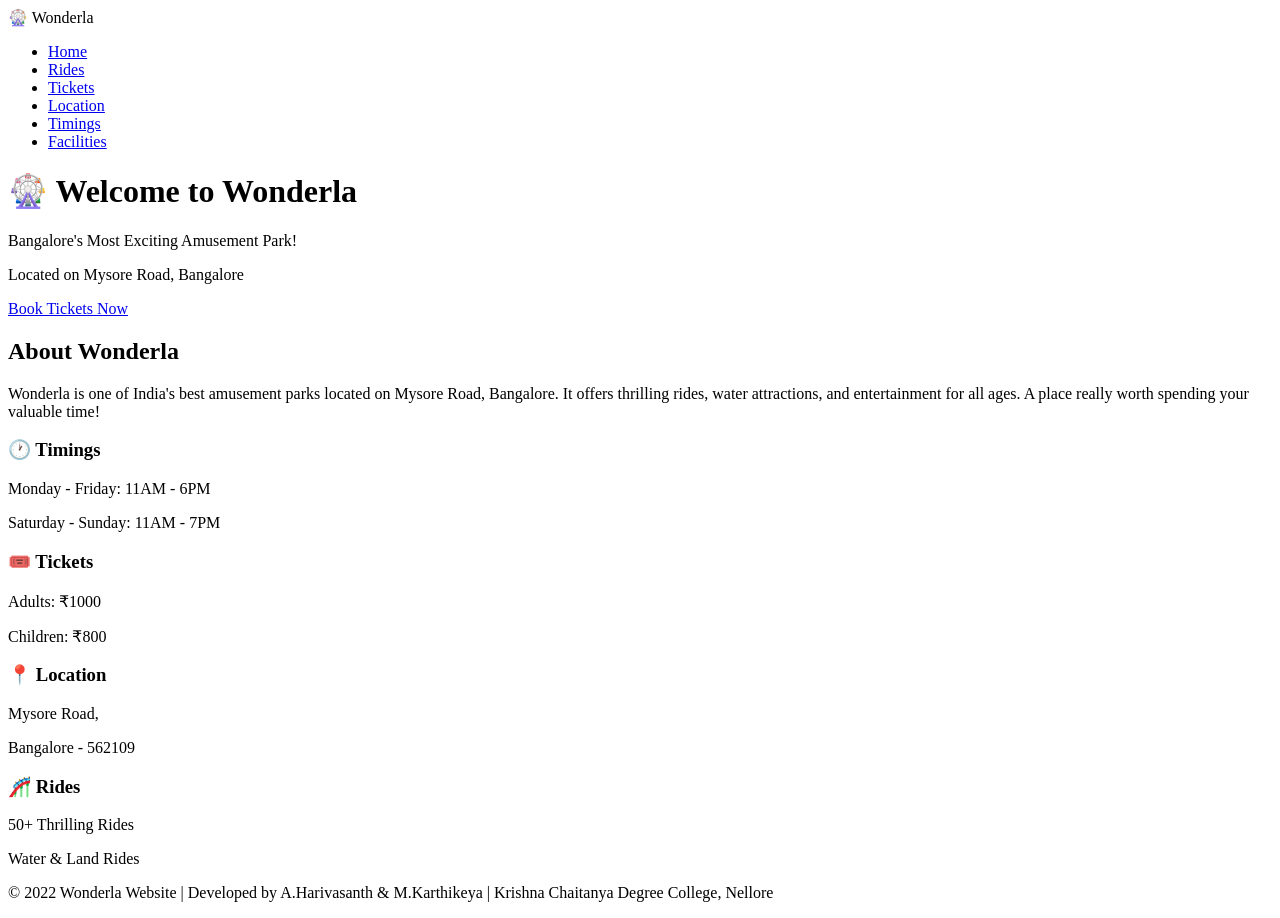
==== index.html @ c8ecee34 "Add initial index.html for Wonderla website Initial HTML structure for the Wonderla amusement park w" ====
<!DOCTYPE html>
<html lang="en">
<head>
    <meta charset="UTF-8">
    <meta name="viewport" content="width=device-width, initial-scale=1.0">
    <title>Wonderla Amusement Park - Bangalore</title>
    <link rel="stylesheet" href="css/style.css">
</head>
<body>

    <!-- Navigation -->
    <nav class="navbar">
        <div class="logo">🎡 Wonderla</div>
        <ul class="nav-links">
            <li><a href="index.html">Home</a></li>
            <li><a href="rides.html">Rides</a></li>
            <li><a href="tickets.html">Tickets</a></li>
            <li><a href="location.html">Location</a></li>
            <li><a href="timings.html">Timings</a></li>
            <li><a href="facilities.html">Facilities</a></li>
        </ul>
    </nav>

    <!-- Hero Section -->
    <div class="hero">
        <h1>🎡 Welcome to Wonderla</h1>
        <p>Bangalore's Most Exciting Amusement Park!</p>
        <p>Located on Mysore Road, Bangalore</p>
        <a href="tickets.html" class="btn">Book Tickets Now</a>
    </div>

    <!-- About Section -->
    <div class="section">
        <h2>About Wonderla</h2>
        <p>Wonderla is one of India's best amusement parks
        located on Mysore Road, Bangalore. It offers thrilling
        rides, water attractions, and entertainment for all ages.
        A place really worth spending your valuable time!</p>
    </div>

    <!-- Quick Info Cards -->
    <div class="cards">
        <div class="card">
            <h3>🕐 Timings</h3>
            <p>Monday - Friday: 11AM - 6PM</p>
            <p>Saturday - Sunday: 11AM - 7PM</p>
        </div>
        <div class="card">
            <h3>🎟️ Tickets</h3>
            <p>Adults: ₹1000</p>
            <p>Children: ₹800</p>
        </div>
        <div class="card">
            <h3>📍 Location</h3>
            <p>Mysore Road,</p>
            <p>Bangalore - 562109</p>
        </div>
        <div class="card">
            <h3>🎢 Rides</h3>
            <p>50+ Thrilling Rides</p>
            <p>Water & Land Rides</p>
        </div>
    </div>

    <!-- Footer -->
    <footer>
        <p>© 2022 Wonderla Website | Developed by
        A.Harivasanth & M.Karthikeya |
        Krishna Chaitanya Degree College, Nellore</p>
    </footer>

</body>
</html>
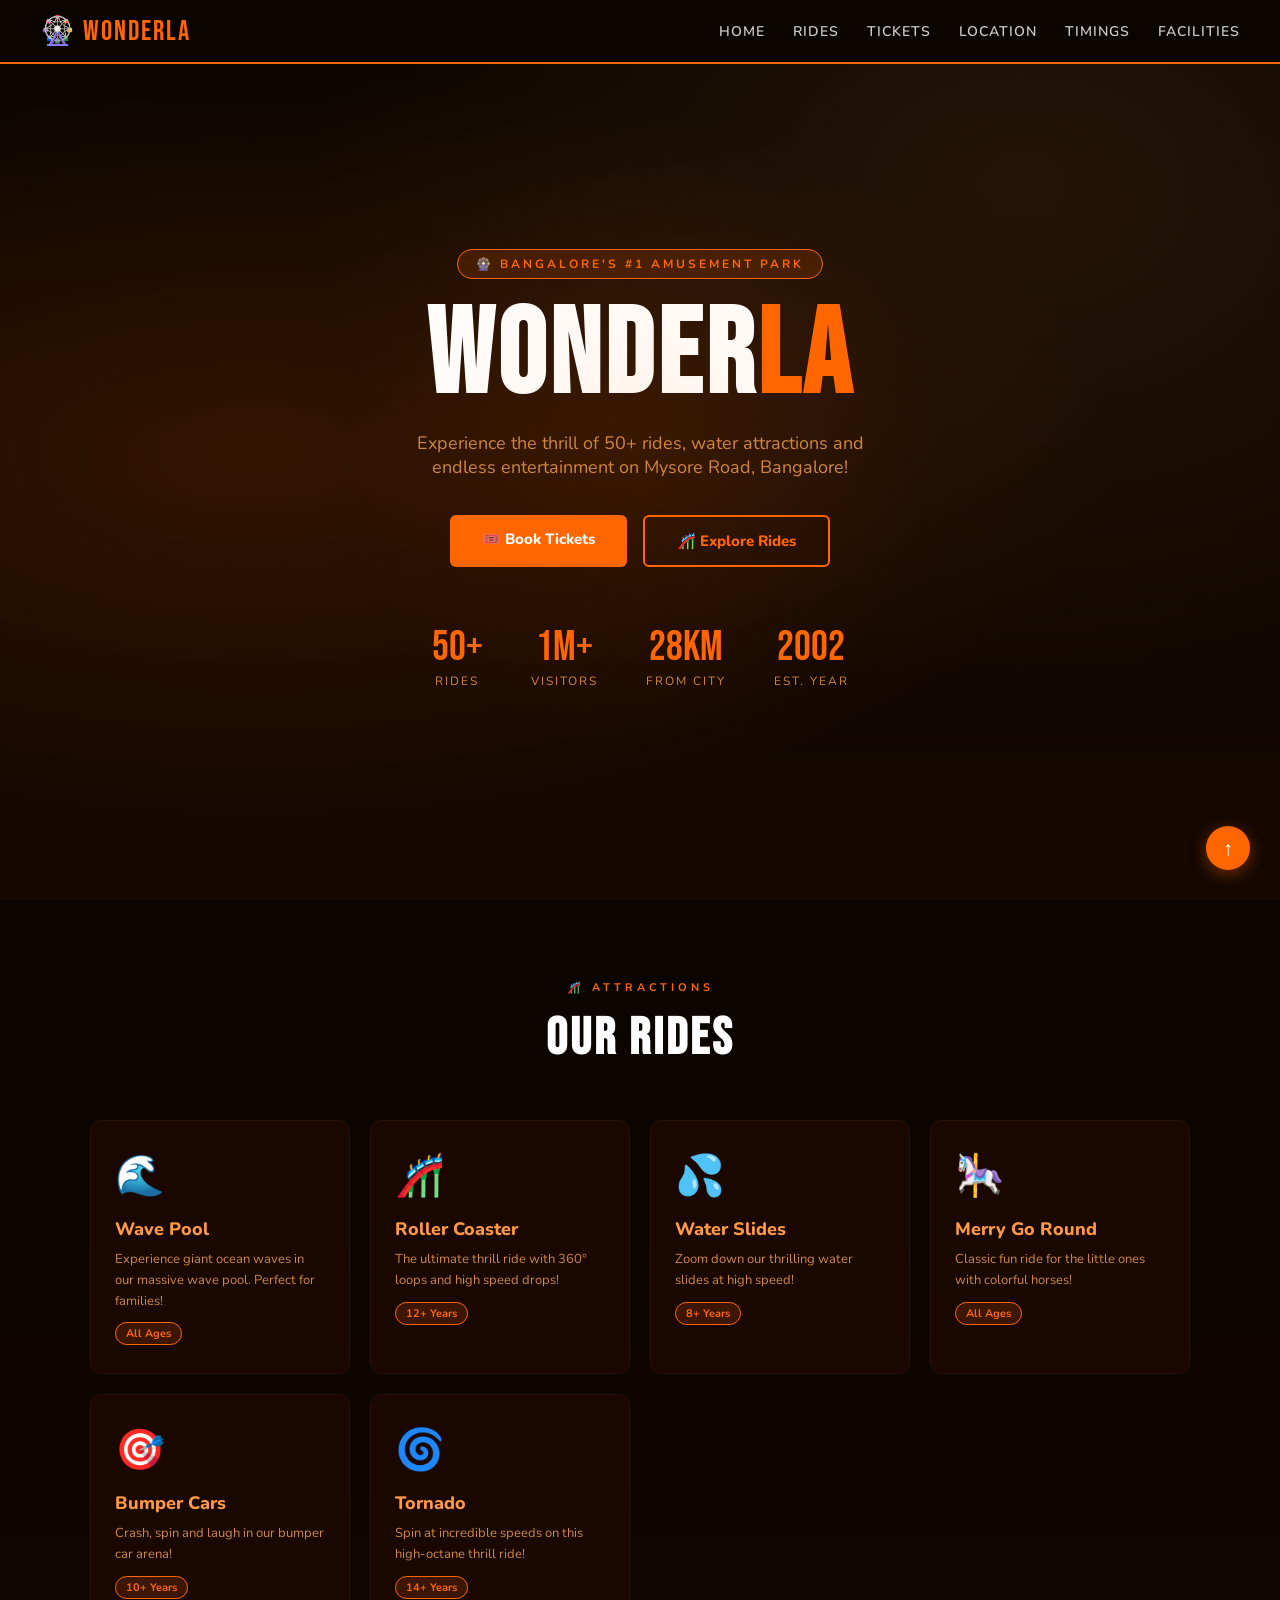
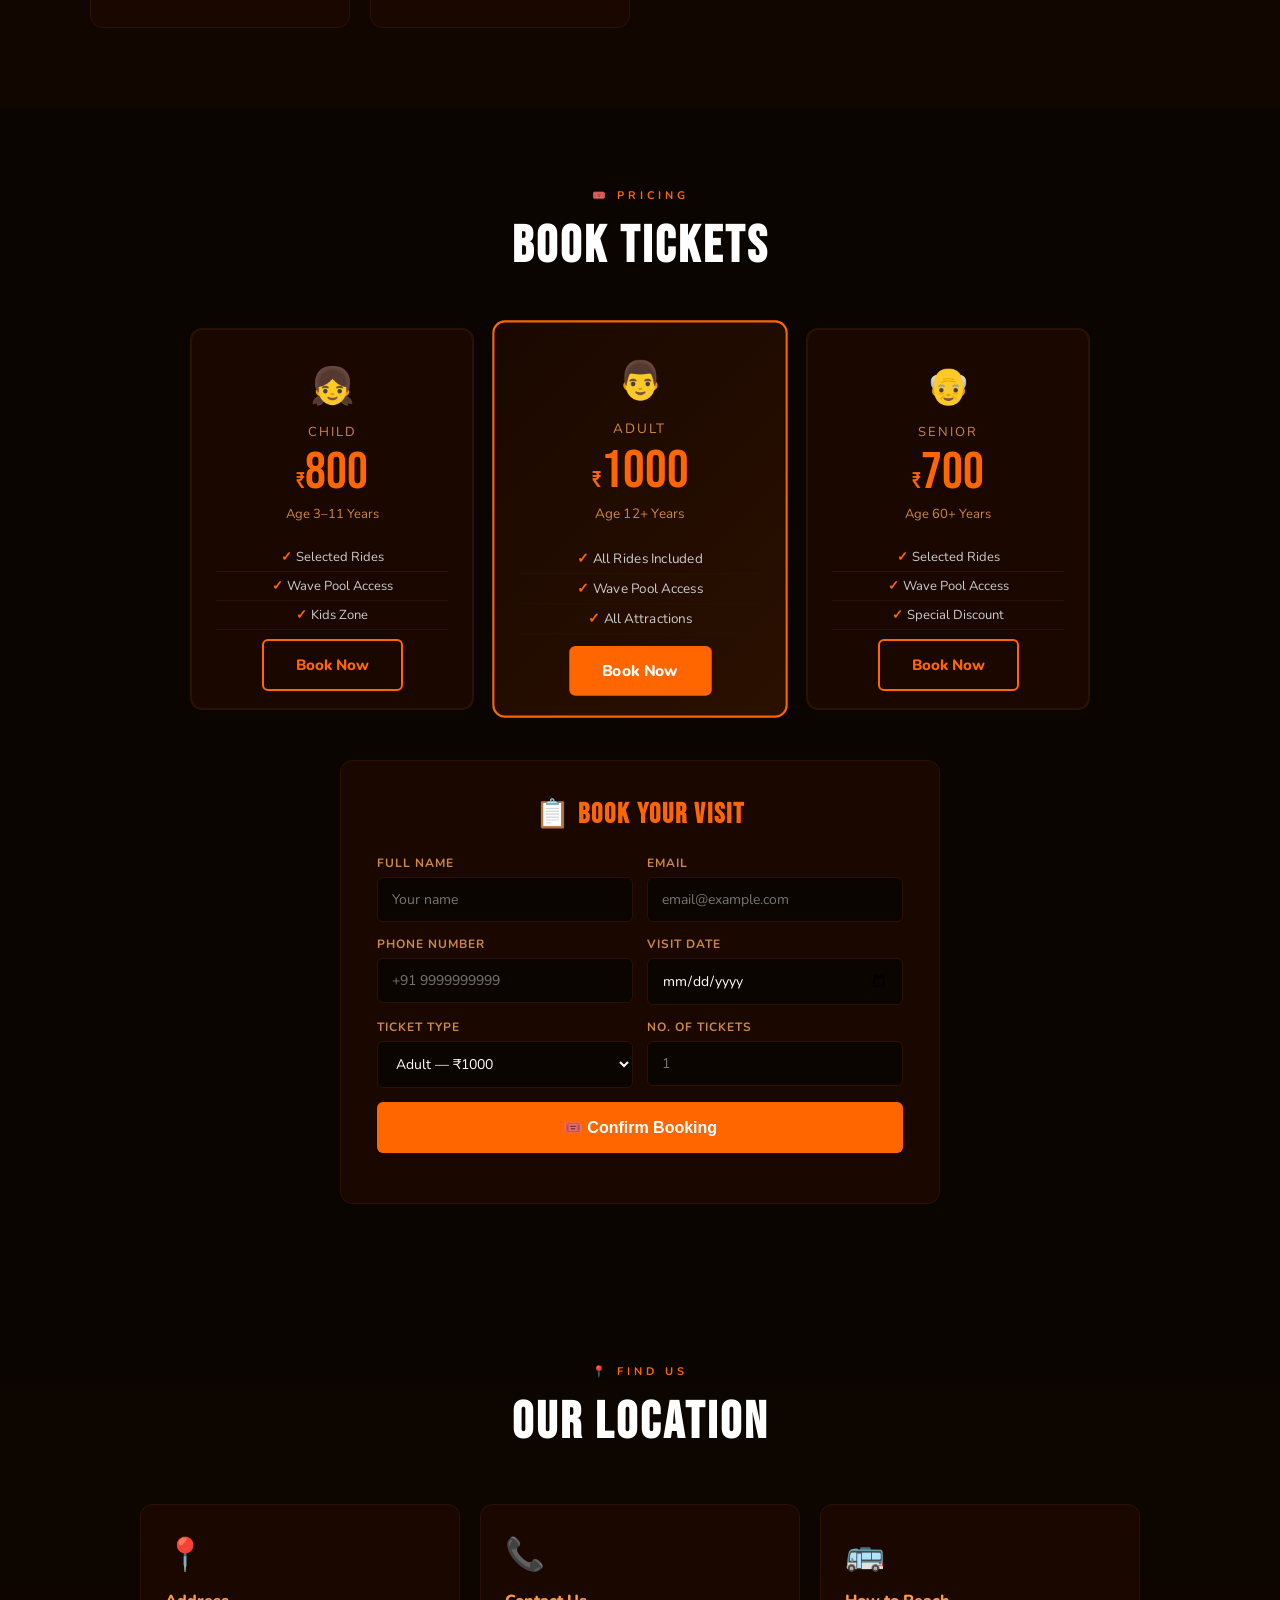
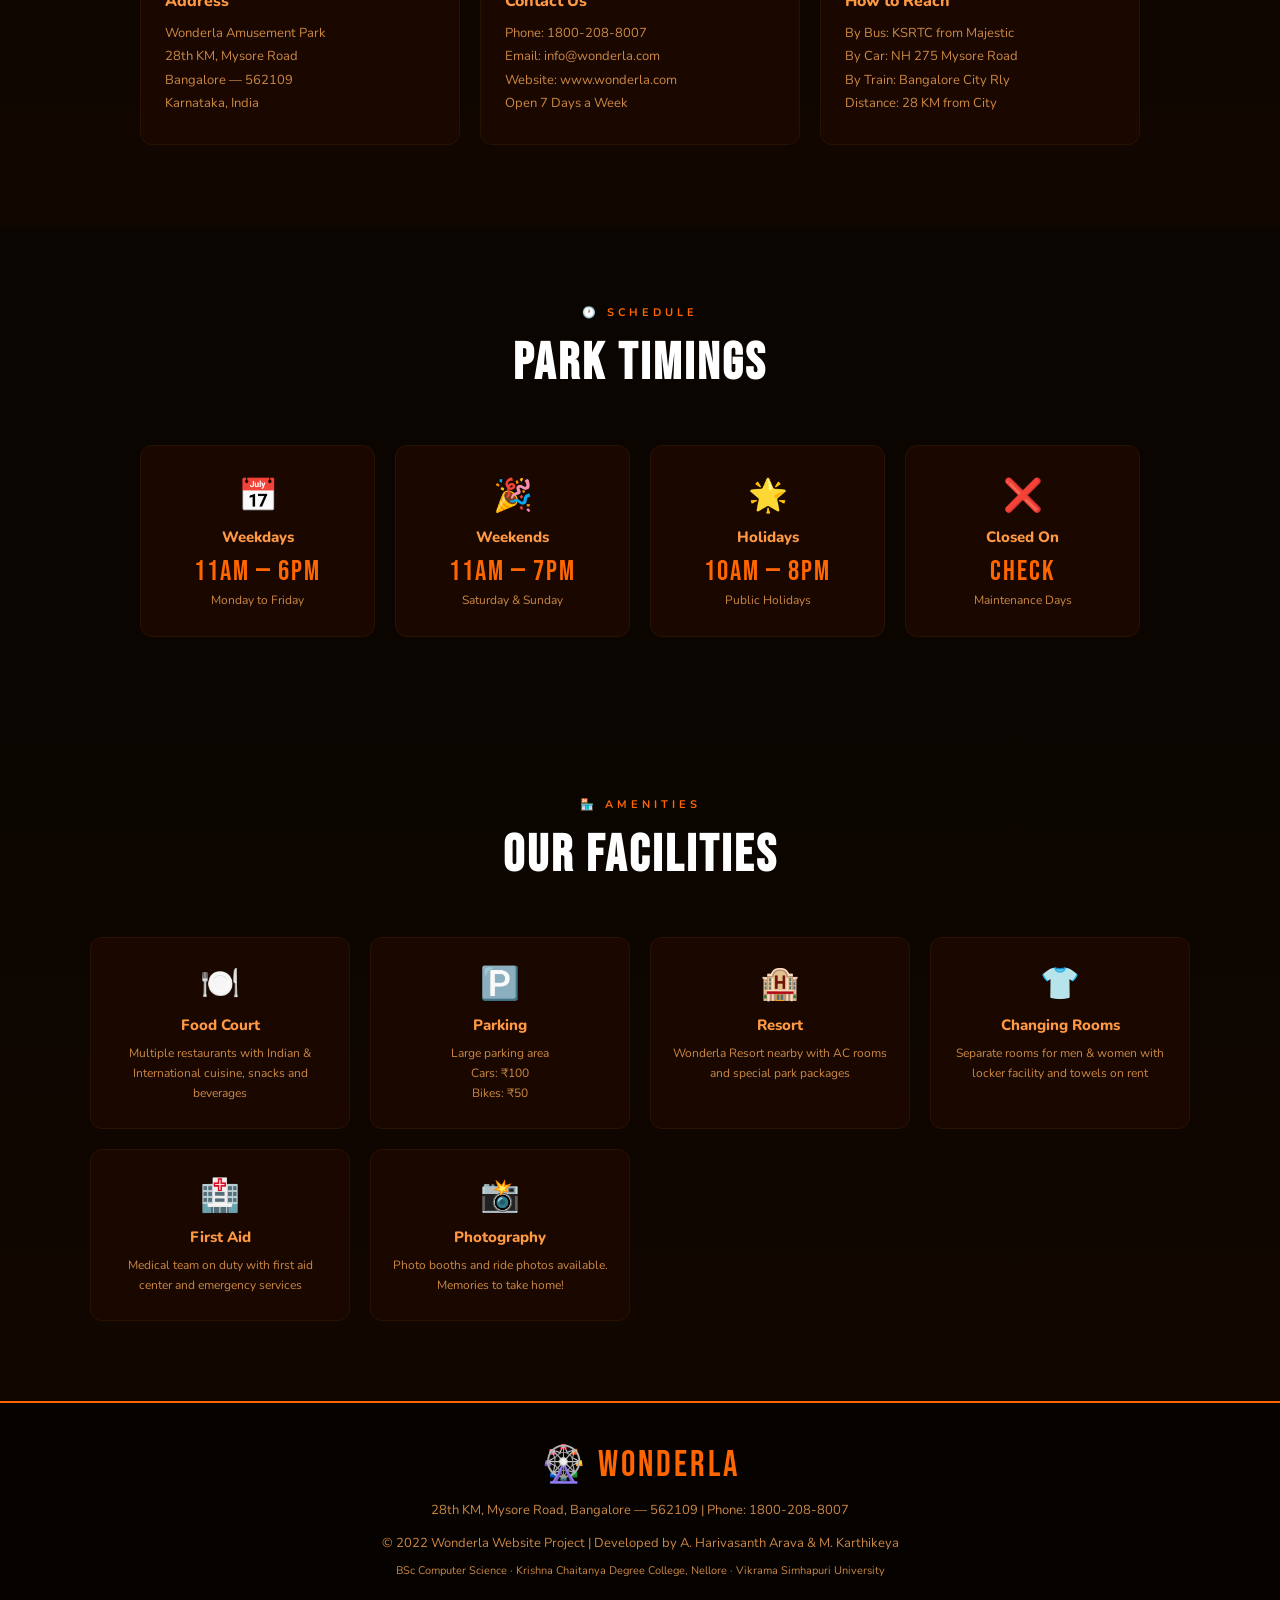
==== commit f187e170: "Revamp index.html for Wonderla website Updated the HTML structure and styling for the Wonderla amuse" ====
--- a/index.html
+++ b/index.html
@@ -1,73 +1,586 @@
 <!DOCTYPE html>
 <html lang="en">
 <head>
-    <meta charset="UTF-8">
-    <meta name="viewport" content="width=device-width, initial-scale=1.0">
-    <title>Wonderla Amusement Park - Bangalore</title>
-    <link rel="stylesheet" href="css/style.css">
+<meta charset="UTF-8">
+<meta name="viewport" content="width=device-width, initial-scale=1.0">
+<title>Wonderla — Bangalore's #1 Amusement Park</title>
+<link href="https://fonts.googleapis.com/css2?family=Bebas+Neue&family=Nunito:wght@400;600;700;800&display=swap" rel="stylesheet">
+<style>
+  :root {
+    --orange: #ff6600;
+    --orange-dark: #cc4400;
+    --orange-light: #ff9944;
+    --bg: #0a0500;
+    --card: #1a0800;
+    --text: #ffffff;
+    --muted: #cc8844;
+  }
+
+  * { margin: 0; padding: 0; box-sizing: border-box; scroll-behavior: smooth; }
+
+  body {
+    background: var(--bg);
+    color: var(--text);
+    font-family: 'Nunito', sans-serif;
+    overflow-x: hidden;
+  }
+
+  nav {
+    position: fixed;
+    top: 0; left: 0; right: 0;
+    z-index: 1000;
+    background: rgba(10, 5, 0, 0.95);
+    border-bottom: 2px solid var(--orange);
+    display: flex;
+    justify-content: space-between;
+    align-items: center;
+    padding: 14px 40px;
+    backdrop-filter: blur(10px);
+  }
+
+  .nav-logo {
+    font-family: 'Bebas Neue', cursive;
+    font-size: 28px;
+    color: var(--orange);
+    letter-spacing: 2px;
+  }
+
+  .nav-links {
+    display: flex;
+    gap: 28px;
+    list-style: none;
+  }
+
+  .nav-links a {
+    color: #ccc;
+    text-decoration: none;
+    font-size: 14px;
+    font-weight: 600;
+    transition: color 0.3s;
+    letter-spacing: 1px;
+    text-transform: uppercase;
+  }
+
+  .nav-links a:hover { color: var(--orange); }
+
+  .hero {
+    min-height: 100vh;
+    display: flex;
+    flex-direction: column;
+    justify-content: center;
+    align-items: center;
+    text-align: center;
+    padding: 100px 20px 60px;
+    background:
+      radial-gradient(ellipse at 20% 50%, rgba(255,102,0,0.15) 0%, transparent 60%),
+      radial-gradient(ellipse at 80% 20%, rgba(255,153,68,0.1) 0%, transparent 50%),
+      linear-gradient(180deg, #0a0500 0%, #150800 100%);
+    position: relative;
+    overflow: hidden;
+  }
+
+  .hero::before {
+    content: '';
+    position: absolute;
+    width: 600px; height: 600px;
+    background: radial-gradient(circle, rgba(255,102,0,0.08), transparent 70%);
+    top: 50%; left: 50%;
+    transform: translate(-50%, -50%);
+    animation: pulse 4s ease-in-out infinite;
+  }
+
+  @keyframes pulse {
+    0%, 100% { transform: translate(-50%,-50%) scale(1); opacity:0.5; }
+    50% { transform: translate(-50%,-50%) scale(1.2); opacity:1; }
+  }
+
+  .hero-badge {
+    background: rgba(255,102,0,0.15);
+    border: 1px solid var(--orange);
+    color: var(--orange);
+    padding: 6px 18px;
+    border-radius: 20px;
+    font-size: 12px;
+    font-weight: 700;
+    letter-spacing: 3px;
+    text-transform: uppercase;
+    margin-bottom: 24px;
+  }
+
+  .hero h1 {
+    font-family: 'Bebas Neue', cursive;
+    font-size: clamp(60px, 12vw, 120px);
+    line-height: 0.9;
+    color: #fff;
+    letter-spacing: 4px;
+  }
+
+  .hero h1 span { color: var(--orange); }
+
+  .hero p {
+    font-size: 18px;
+    color: var(--muted);
+    margin: 20px 0 36px;
+    max-width: 500px;
+  }
+
+  .hero-btns { display: flex; gap: 16px; }
+
+  .btn-primary {
+    background: var(--orange);
+    color: #fff;
+    padding: 14px 32px;
+    border-radius: 6px;
+    text-decoration: none;
+    font-weight: 800;
+    font-size: 15px;
+    transition: all 0.3s;
+    border: none;
+    cursor: pointer;
+  }
+
+  .btn-primary:hover {
+    background: var(--orange-dark);
+    transform: translateY(-2px);
+    box-shadow: 0 8px 24px rgba(255,102,0,0.4);
+  }
+
+  .btn-outline {
+    background: transparent;
+    color: var(--orange);
+    padding: 14px 32px;
+    border-radius: 6px;
+    text-decoration: none;
+    font-weight: 800;
+    font-size: 15px;
+    border: 2px solid var(--orange);
+    transition: all 0.3s;
+  }
+
+  .btn-outline:hover {
+    background: rgba(255,102,0,0.1);
+    transform: translateY(-2px);
+  }
+
+  .hero-stats {
+    display: flex;
+    gap: 48px;
+    margin-top: 60px;
+  }
+
+  .stat { text-align: center; }
+  .stat .num {
+    font-family: 'Bebas Neue', cursive;
+    font-size: 42px;
+    color: var(--orange);
+    display: block;
+    line-height: 1;
+  }
+  .stat .lbl {
+    font-size: 12px;
+    color: var(--muted);
+    text-transform: uppercase;
+    letter-spacing: 2px;
+  }
+
+  section { padding: 80px 40px; }
+
+  .section-header { text-align: center; margin-bottom: 50px; }
+
+  .section-tag {
+    font-size: 11px;
+    color: var(--orange);
+    letter-spacing: 4px;
+    text-transform: uppercase;
+    font-weight: 700;
+    display: block;
+    margin-bottom: 12px;
+  }
+
+  .section-header h2 {
+    font-family: 'Bebas Neue', cursive;
+    font-size: 52px;
+    color: #fff;
+    letter-spacing: 3px;
+  }
+
+  #rides { background: linear-gradient(180deg, #0a0500, #120600); }
+
+  .rides-grid {
+    display: grid;
+    grid-template-columns: repeat(auto-fit, minmax(260px, 1fr));
+    gap: 20px;
+    max-width: 1100px;
+    margin: 0 auto;
+  }
+
+  .ride-card {
+    background: var(--card);
+    border: 1px solid #2a1200;
+    border-radius: 12px;
+    padding: 28px 24px;
+    transition: all 0.3s;
+    position: relative;
+    overflow: hidden;
+  }
+
+  .ride-card::before {
+    content: '';
+    position: absolute;
+    top: 0; left: 0; right: 0;
+    height: 3px;
+    background: var(--orange);
+    transform: scaleX(0);
+    transition: transform 0.3s;
+  }
+
+  .ride-card:hover::before { transform: scaleX(1); }
+
+  .ride-card:hover {
+    border-color: var(--orange);
+    transform: translateY(-6px);
+    box-shadow: 0 12px 40px rgba(255,102,0,0.2);
+  }
+
+  .ride-icon { font-size: 40px; margin-bottom: 14px; display: block; }
+  .ride-card h3 { font-size: 18px; font-weight: 800; color: var(--orange-light); margin-bottom: 8px; }
+  .ride-card p { font-size: 13px; color: var(--muted); line-height: 1.6; margin-bottom: 10px; }
+
+  .ride-badge {
+    display: inline-block;
+    background: rgba(255,102,0,0.15);
+    border: 1px solid var(--orange);
+    color: var(--orange);
+    padding: 3px 10px;
+    border-radius: 12px;
+    font-size: 11px;
+    font-weight: 700;
+  }
+
+  #tickets { background: #0a0500; }
+
+  .tickets-grid {
+    display: grid;
+    grid-template-columns: repeat(auto-fit, minmax(260px, 1fr));
+    gap: 24px;
+    max-width: 900px;
+    margin: 0 auto 50px;
+  }
+
+  .ticket-card {
+    background: var(--card);
+    border: 2px solid #2a1200;
+    border-radius: 12px;
+    padding: 32px 24px;
+    text-align: center;
+    transition: all 0.3s;
+  }
+
+  .ticket-card.featured {
+    border-color: var(--orange);
+    background: linear-gradient(135deg, #1a0800, #2a1000);
+    transform: scale(1.04);
+  }
+
+  .ticket-card:hover {
+    border-color: var(--orange);
+    transform: translateY(-4px) scale(1.02);
+  }
+
+  .ticket-icon { font-size: 36px; margin-bottom: 12px; }
+  .ticket-type { font-size: 13px; color: var(--muted); text-transform: uppercase; letter-spacing: 2px; margin-bottom: 6px; }
+  .ticket-price { font-family: 'Bebas Neue', cursive; font-size: 52px; color: var(--orange); line-height: 1; margin-bottom: 6px; }
+  .ticket-price span { font-size: 22px; }
+  .ticket-age { font-size: 13px; color: var(--muted); margin-bottom: 20px; }
+  .ticket-features { list-style: none; margin-bottom: 24px; }
+  .ticket-features li { font-size: 13px; color: #ccc; padding: 5px 0; border-bottom: 1px solid #2a1200; }
+  .ticket-features li::before { content: '✓ '; color: var(--orange); font-weight: 700; }
+
+  .booking-form {
+    max-width: 600px;
+    margin: 0 auto;
+    background: var(--card);
+    border: 1px solid #2a1200;
+    border-radius: 12px;
+    padding: 36px;
+  }
+
+  .booking-form h3 {
+    font-family: 'Bebas Neue', cursive;
+    font-size: 28px;
+    color: var(--orange);
+    margin-bottom: 24px;
+    letter-spacing: 2px;
+    text-align: center;
+  }
+
+  .form-grid { display: grid; grid-template-columns: 1fr 1fr; gap: 14px; margin-bottom: 14px; }
+  .form-group { display: flex; flex-direction: column; gap: 6px; }
+  .form-group label { font-size: 12px; color: var(--muted); text-transform: uppercase; letter-spacing: 1px; font-weight: 700; }
+
+  .form-input {
+    background: #0a0500;
+    border: 1px solid #2a1200;
+    border-radius: 6px;
+    padding: 12px 14px;
+    color: #fff;
+    font-size: 14px;
+    font-family: 'Nunito', sans-serif;
+    outline: none;
+    transition: border-color 0.3s;
+    width: 100%;
+  }
+
+  .form-input:focus { border-color: var(--orange); }
+  .form-full { grid-column: 1 / -1; }
+
+  #location { background: linear-gradient(180deg, #0a0500, #120600); }
+
+  .location-grid {
+    display: grid;
+    grid-template-columns: repeat(auto-fit, minmax(260px, 1fr));
+    gap: 20px;
+    max-width: 1000px;
+    margin: 0 auto;
+  }
+
+  .location-card {
+    background: var(--card);
+    border: 1px solid #2a1200;
+    border-radius: 12px;
+    padding: 28px 24px;
+    transition: all 0.3s;
+  }
+
+  .location-card:hover { border-color: var(--orange); transform: translateY(-4px); }
+  .location-card .l-icon { font-size: 32px; margin-bottom: 14px; }
+  .location-card h3 { font-size: 16px; font-weight: 800; color: var(--orange-light); margin-bottom: 10px; }
+  .location-card p { font-size: 13px; color: var(--muted); line-height: 1.8; }
+
+  #timings { background: #0a0500; }
+
+  .timings-grid {
+    display: grid;
+    grid-template-columns: repeat(auto-fit, minmax(220px, 1fr));
+    gap: 20px;
+    max-width: 1000px;
+    margin: 0 auto;
+  }
+
+  .timing-card {
+    background: var(--card);
+    border: 1px solid #2a1200;
+    border-radius: 12px;
+    padding: 28px 24px;
+    text-align: center;
+    transition: all 0.3s;
+  }
+
+  .timing-card:hover { border-color: var(--orange); transform: translateY(-4px); }
+  .timing-card .t-icon { font-size: 32px; margin-bottom: 10px; }
+  .timing-card h3 { font-size: 15px; font-weight: 800; color: var(--orange-light); margin-bottom: 8px; }
+  .timing-card .time { font-family: 'Bebas Neue', cursive; font-size: 28px; color: var(--orange); letter-spacing: 2px; margin-bottom: 4px; }
+  .timing-card p { font-size: 12px; color: var(--muted); }
+
+  #facilities { background: linear-gradient(180deg, #0a0500, #120600); }
+
+  .facilities-grid {
+    display: grid;
+    grid-template-columns: repeat(auto-fit, minmax(220px, 1fr));
+    gap: 20px;
+    max-width: 1100px;
+    margin: 0 auto;
+  }
+
+  .facility-card {
+    background: var(--card);
+    border: 1px solid #2a1200;
+    border-radius: 12px;
+    padding: 24px 20px;
+    text-align: center;
+    transition: all 0.3s;
+  }
+
+  .facility-card:hover { border-color: var(--orange); transform: translateY(-4px); box-shadow: 0 8px 30px rgba(255,102,0,0.15); }
+  .facility-card .f-icon { font-size: 32px; margin-bottom: 10px; }
+  .facility-card h3 { font-size: 15px; font-weight: 800; color: var(--orange-light); margin-bottom: 8px; }
+  .facility-card p { font-size: 12px; color: var(--muted); line-height: 1.7; }
+
+  footer {
+    background: #050200;
+    border-top: 2px solid var(--orange);
+    padding: 40px;
+    text-align: center;
+  }
+
+  .footer-logo { font-family: 'Bebas Neue', cursive; font-size: 36px; color: var(--orange); letter-spacing: 3px; margin-bottom: 12px; }
+  footer p { font-size: 13px; color: var(--muted); line-height: 1.8; }
+  footer a { color: var(--orange); text-decoration: none; }
+
+  .scroll-top {
+    position: fixed;
+    bottom: 30px; right: 30px;
+    background: var(--orange);
+    color: #fff;
+    width: 44px; height: 44px;
+    border-radius: 50%;
+    display: flex;
+    align-items: center;
+    justify-content: center;
+    font-size: 20px;
+    cursor: pointer;
+    text-decoration: none;
+    transition: all 0.3s;
+    box-shadow: 0 4px 16px rgba(255,102,0,0.4);
+  }
+
+  .scroll-top:hover { background: var(--orange-dark); transform: translateY(-3px); }
+
+  .alert {
+    display: none;
+    background: rgba(255,102,0,0.15);
+    border: 1px solid var(--orange);
+    color: var(--orange-light);
+    padding: 14px 20px;
+    border-radius: 8px;
+    margin-top: 14px;
+    text-align: center;
+    font-weight: 700;
+  }
+</style>
 </head>
 <body>
 
-    <!-- Navigation -->
-    <nav class="navbar">
-        <div class="logo">🎡 Wonderla</div>
-        <ul class="nav-links">
-            <li><a href="index.html">Home</a></li>
-            <li><a href="rides.html">Rides</a></li>
-            <li><a href="tickets.html">Tickets</a></li>
-            <li><a href="location.html">Location</a></li>
-            <li><a href="timings.html">Timings</a></li>
-            <li><a href="facilities.html">Facilities</a></li>
-        </ul>
-    </nav>
-
-    <!-- Hero Section -->
-    <div class="hero">
-        <h1>🎡 Welcome to Wonderla</h1>
-        <p>Bangalore's Most Exciting Amusement Park!</p>
-        <p>Located on Mysore Road, Bangalore</p>
-        <a href="tickets.html" class="btn">Book Tickets Now</a>
+<nav>
+  <div class="nav-logo">🎡 Wonderla</div>
+  <ul class="nav-links">
+    <li><a href="#home">Home</a></li>
+    <li><a href="#rides">Rides</a></li>
+    <li><a href="#tickets">Tickets</a></li>
+    <li><a href="#location">Location</a></li>
+    <li><a href="#timings">Timings</a></li>
+    <li><a href="#facilities">Facilities</a></li>
+  </ul>
+</nav>
+
+<section id="home" class="hero">
+  <div class="hero-badge">🎡 Bangalore's #1 Amusement Park</div>
+  <h1>WONDER<span>LA</span></h1>
+  <p>Experience the thrill of 50+ rides, water attractions and endless entertainment on Mysore Road, Bangalore!</p>
+  <div class="hero-btns">
+    <a href="#tickets" class="btn-primary">🎟️ Book Tickets</a>
+    <a href="#rides" class="btn-outline">🎢 Explore Rides</a>
+  </div>
+  <div class="hero-stats">
+    <div class="stat"><span class="num">50+</span><span class="lbl">Rides</span></div>
+    <div class="stat"><span class="num">1M+</span><span class="lbl">Visitors</span></div>
+    <div class="stat"><span class="num">28KM</span><span class="lbl">From City</span></div>
+    <div class="stat"><span class="num">2002</span><span class="lbl">Est. Year</span></div>
+  </div>
+</section>
+
+<section id="rides">
+  <div class="section-header">
+    <span class="section-tag">🎢 Attractions</span>
+    <h2>OUR RIDES</h2>
+  </div>
+  <div class="rides-grid">
+    <div class="ride-card"><span class="ride-icon">🌊</span><h3>Wave Pool</h3><p>Experience giant ocean waves in our massive wave pool. Perfect for families!</p><span class="ride-badge">All Ages</span></div>
+    <div class="ride-card"><span class="ride-icon">🎢</span><h3>Roller Coaster</h3><p>The ultimate thrill ride with 360° loops and high speed drops!</p><span class="ride-badge">12+ Years</span></div>
+    <div class="ride-card"><span class="ride-icon">💦</span><h3>Water Slides</h3><p>Zoom down our thrilling water slides at high speed!</p><span class="ride-badge">8+ Years</span></div>
+    <div class="ride-card"><span class="ride-icon">🎠</span><h3>Merry Go Round</h3><p>Classic fun ride for the little ones with colorful horses!</p><span class="ride-badge">All Ages</span></div>
+    <div class="ride-card"><span class="ride-icon">🎯</span><h3>Bumper Cars</h3><p>Crash, spin and laugh in our bumper car arena!</p><span class="ride-badge">10+ Years</span></div>
+    <div class="ride-card"><span class="ride-icon">🌀</span><h3>Tornado</h3><p>Spin at incredible speeds on this high-octane thrill ride!</p><span class="ride-badge">14+ Years</span></div>
+  </div>
+</section>
+
+<section id="tickets">
+  <div class="section-header">
+    <span class="section-tag">🎟️ Pricing</span>
+    <h2>BOOK TICKETS</h2>
+  </div>
+  <div class="tickets-grid">
+    <div class="ticket-card">
+      <div class="ticket-icon">👧</div>
+      <div class="ticket-type">Child</div>
+      <div class="ticket-price"><span>₹</span>800</div>
+      <div class="ticket-age">Age 3–11 Years</div>
+      <ul class="ticket-features"><li>Selected Rides</li><li>Wave Pool Access</li><li>Kids Zone</li></ul>
+      <a href="#booking" class="btn-outline">Book Now</a>
     </div>
-
-    <!-- About Section -->
-    <div class="section">
-        <h2>About Wonderla</h2>
-        <p>Wonderla is one of India's best amusement parks
-        located on Mysore Road, Bangalore. It offers thrilling
-        rides, water attractions, and entertainment for all ages.
-        A place really worth spending your valuable time!</p>
+    <div class="ticket-card featured">
+      <div class="ticket-icon">👨</div>
+      <div class="ticket-type">Adult</div>
+      <div class="ticket-price"><span>₹</span>1000</div>
+      <div class="ticket-age">Age 12+ Years</div>
+      <ul class="ticket-features"><li>All Rides Included</li><li>Wave Pool Access</li><li>All Attractions</li></ul>
+      <a href="#booking" class="btn-primary">Book Now</a>
     </div>
-
-    <!-- Quick Info Cards -->
-    <div class="cards">
-        <div class="card">
-            <h3>🕐 Timings</h3>
-            <p>Monday - Friday: 11AM - 6PM</p>
-            <p>Saturday - Sunday: 11AM - 7PM</p>
-        </div>
-        <div class="card">
-            <h3>🎟️ Tickets</h3>
-            <p>Adults: ₹1000</p>
-            <p>Children: ₹800</p>
-        </div>
-        <div class="card">
-            <h3>📍 Location</h3>
-            <p>Mysore Road,</p>
-            <p>Bangalore - 562109</p>
-        </div>
-        <div class="card">
-            <h3>🎢 Rides</h3>
-            <p>50+ Thrilling Rides</p>
-            <p>Water & Land Rides</p>
-        </div>
+    <div class="ticket-card">
+      <div class="ticket-icon">👴</div>
+      <div class="ticket-type">Senior</div>
+      <div class="ticket-price"><span>₹</span>700</div>
+      <div class="ticket-age">Age 60+ Years</div>
+      <ul class="ticket-features"><li>Selected Rides</li><li>Wave Pool Access</li><li>Special Discount</li></ul>
+      <a href="#booking" class="btn-outline">Book Now</a>
     </div>
-
-    <!-- Footer -->
-    <footer>
-        <p>© 2022 Wonderla Website | Developed by
-        A.Harivasanth & M.Karthikeya |
-        Krishna Chaitanya Degree College, Nellore</p>
-    </footer>
+  </div>
+  <div class="booking-form" id="booking">
+    <h3>📋 Book Your Visit</h3>
+    <div class="form-grid">
+      <div class="form-group"><label>Full Name</label><input type="text" class="form-input" placeholder="Your name"></div>
+      <div class="form-group"><label>Email</label><input type="email" class="form-input" placeholder="email@example.com"></div>
+      <div class="form-group"><label>Phone Number</label><input type="tel" class="form-input" placeholder="+91 9999999999"></div>
+      <div class="form-group"><label>Visit Date</label><input type="date" class="form-input"></div>
+      <div class="form-group"><label>Ticket Type</label><select class="form-input"><option>Adult — ₹1000</option><option>Child — ₹800</option><option>Senior — ₹700</option></select></div>
+      <div class="form-group"><label>No. of Tickets</label><input type="number" class="form-input" placeholder="1" min="1"></div>
+      <div class="form-group form-full">
+        <button class="btn-primary" style="width:100%;padding:16px;font-size:16px" onclick="document.getElementById('booking-alert').style.display='block'">🎟️ Confirm Booking</button>
+        <div class="alert" id="booking-alert">✅ Booking Confirmed! Tickets sent to your email.</div>
+      </div>
+    </div>
+  </div>
+</section>
+
+<section id="location">
+  <div class="section-header"><span class="section-tag">📍 Find Us</span><h2>OUR LOCATION</h2></div>
+  <div class="location-grid">
+    <div class="location-card"><div class="l-icon">📍</div><h3>Address</h3><p>Wonderla Amusement Park<br>28th KM, Mysore Road<br>Bangalore — 562109<br>Karnataka, India</p></div>
+    <div class="location-card"><div class="l-icon">📞</div><h3>Contact Us</h3><p>Phone: 1800-208-8007<br>Email: info@wonderla.com<br>Website: www.wonderla.com<br>Open 7 Days a Week</p></div>
+    <div class="location-card"><div class="l-icon">🚌</div><h3>How to Reach</h3><p>By Bus: KSRTC from Majestic<br>By Car: NH 275 Mysore Road<br>By Train: Bangalore City Rly<br>Distance: 28 KM from City</p></div>
+  </div>
+</section>
+
+<section id="timings">
+  <div class="section-header"><span class="section-tag">🕐 Schedule</span><h2>PARK TIMINGS</h2></div>
+  <div class="timings-grid">
+    <div class="timing-card"><div class="t-icon">📅</div><h3>Weekdays</h3><div class="time">11AM — 6PM</div><p>Monday to Friday</p></div>
+    <div class="timing-card"><div class="t-icon">🎉</div><h3>Weekends</h3><div class="time">11AM — 7PM</div><p>Saturday & Sunday</p></div>
+    <div class="timing-card"><div class="t-icon">🌟</div><h3>Holidays</h3><div class="time">10AM — 8PM</div><p>Public Holidays</p></div>
+    <div class="timing-card"><div class="t-icon">❌</div><h3>Closed On</h3><div class="time">CHECK</div><p>Maintenance Days</p></div>
+  </div>
+</section>
+
+<section id="facilities">
+  <div class="section-header"><span class="section-tag">🏪 Amenities</span><h2>OUR FACILITIES</h2></div>
+  <div class="facilities-grid">
+    <div class="facility-card"><div class="f-icon">🍽️</div><h3>Food Court</h3><p>Multiple restaurants with Indian & International cuisine, snacks and beverages</p></div>
+    <div class="facility-card"><div class="f-icon">🅿️</div><h3>Parking</h3><p>Large parking area<br>Cars: ₹100<br>Bikes: ₹50</p></div>
+    <div class="facility-card"><div class="f-icon">🏨</div><h3>Resort</h3><p>Wonderla Resort nearby with AC rooms and special park packages</p></div>
+    <div class="facility-card"><div class="f-icon">👕</div><h3>Changing Rooms</h3><p>Separate rooms for men & women with locker facility and towels on rent</p></div>
+    <div class="facility-card"><div class="f-icon">🏥</div><h3>First Aid</h3><p>Medical team on duty with first aid center and emergency services</p></div>
+    <div class="facility-card"><div class="f-icon">📸</div><h3>Photography</h3><p>Photo booths and ride photos available. Memories to take home!</p></div>
+  </div>
+</section>
+
+<footer>
+  <div class="footer-logo">🎡 WONDERLA</div>
+  <p>28th KM, Mysore Road, Bangalore — 562109 | Phone: 1800-208-8007</p>
+  <p style="margin-top:10px">© 2022 Wonderla Website Project | Developed by A. Harivasanth Arava & M. Karthikeya</p>
+  <p style="margin-top:6px;font-size:11px">BSc Computer Science · Krishna Chaitanya Degree College, Nellore · Vikrama Simhapuri University</p>
+</footer>
+
+<a href="#home" class="scroll-top">↑</a>
 
 </body>
 </html>
